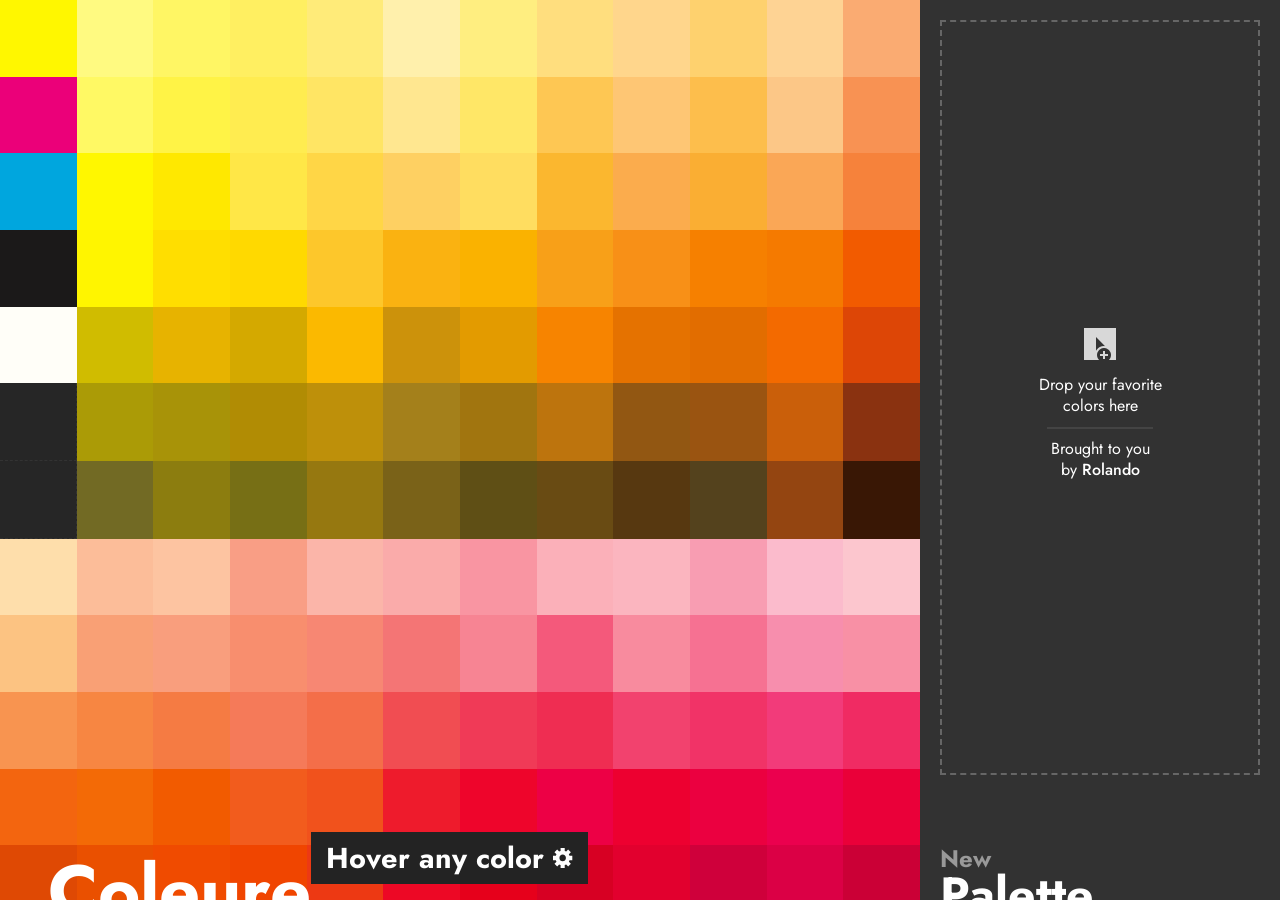
==== index.html @ f9d74042 "Icon tweaks" ====
<!DOCTYPE html>
<html lang="en">
<head>
  <title>Coleure</title>
  <meta charset="utf-8" />
  <link rel="stylesheet" href="./application.css" />
  <link id="dynamic-favicon" rel="shortcut icon" type="image/png" href="/favicon.png" />

  <script src="./javascripts/color.min.js"></script>
  <script data-main="./javascripts/coleure" src="./javascripts/require.js"></script>
  <link rel="preconnect" href="https://fonts.googleapis.com">
  <link rel="preconnect" href="https://fonts.gstatic.com" crossorigin>
  <link href="https://fonts.googleapis.com/css2?family=Jost:ital,wght@0,100..900;1,100..900&display=swap" rel="stylesheet">
  <script defer src="https://cloud.umami.is/script.js" data-website-id="ab3538cf-f239-4469-be00-ea84c332bb5d"></script>
</head>
<body id="app">
  <h1 id="logo">
    <div class="text">Coleure</div>
    <div class="color-code">
      <a id="format_status"><span id="current_color_code">Hover any color</span>
        <svg width="20px" height="20px" viewBox="0 0 20 20" version="1.1" xmlns="http://www.w3.org/2000/svg">
          <g stroke="none" stroke-width="1" fill="none" fill-rule="evenodd">
          <path d="M19.3103448,12.1428571 L19.3103448,7.85714286 L16.4737931,7.85714286 C16.3227586,7.14285714 16.1117241,6.84142857 15.8475862,6.35142857 L17.8593103,4.29857143 L15.1289655,1.48714286 L13.1793103,3.57928571 C12.7055172,3.30357143 12.4137931,3.09571429 11.7241379,2.93857143 L11.7241379,0 L7.5862069,0 L7.5862069,2.93857143 C6.89655172,3.09571429 6.61931034,3.31285714 6.14482759,3.58785714 L4.16758621,1.50285714 L1.45586207,4.33071429 L3.47793103,6.35142857 C3.2137931,6.84142857 3.01310345,7.14285714 2.86206897,7.85714286 L0,7.85714286 L0,12.1428571 L2.86206897,12.1428571 C3.01310345,12.8571429 3.22275862,13.1464286 3.48827586,13.6385714 L1.47517241,15.6842857 L4.20551724,18.4928571 L6.14482759,16.3985714 C6.61931034,16.6728571 6.89655172,16.88 7.5862069,17.0371429 L7.5862069,20 L11.7241379,20 L11.7241379,17.0371429 C12.4137931,16.8807143 12.7034483,16.6628571 13.1793103,16.3885714 L15.1606897,18.4735714 L17.8751724,15.6457143 L15.8558621,13.6385714 C16.12,13.1464286 16.3227586,12.8571429 16.4737931,12.1428571 L19.3103448,12.1428571 L19.3103448,12.1428571 Z M9.66758621,13.37 C7.86413793,13.37 6.40275862,11.8557143 6.40275862,9.98785714 C6.40275862,8.12 7.86413793,6.60571429 9.66758621,6.60571429 C11.4703448,6.60571429 12.9317241,8.12 12.9317241,9.98785714 C12.9317241,11.8557143 11.4703448,13.37 9.66758621,13.37 L9.66758621,13.37 Z" id="settingsIcon" fill="#fff"></path>
          </g>
        </svg></a>
        <div id="formatSettings" class="format-settings">
          <p><input id="clipboard_handler" readonly></input></p>
          <p>
          <button id="hex" class="set-format option join">HEX</button><button id="rgb" class="set-format option join">RGB</button><button id="hsl" class="set-format option join">HSL</button>
          </p>
          <p>
          Copy colors with <kbd>⌘ + C</kbd> or <kbd>Ctrl. + C</kbd>
          </p>
        </div>
    </div>
  </h1>
  <div id="compareModeDialog" class="mode-dialog">Select the color you want to compare with <button id="exitCompareModeButton" class="secondary">Done</button></div>
  <div id="mixModeDialog" class="mode-dialog">Select the color you want to mix with <button id="exitMixModeButton" class="secondary">Done</button></div>
  <main>
    <div id="colors"></div>
    <aside id="panels">
      <section id="inspector">
        <div id="preview">
          <div id="mixPanel">
            <button id="mixButton">Mix</button>
            <div id="mixControls">
              <input id="mixBalance" type="range" min="0.01" max="0.99" step="0.01" value="0.5">
            </div>
            <div id="mixResult">
              <span id="mixWeightA">50%</span>
              <span id="mixWeightB">50%</span>
              <button id="cancelMix" class="join">Cancel</button><button id="selectMix" class="color">Select</button>
            </div>
          </div>
          <div id="subjects" class="clear"></div>
        </div>
        <div id="tests" class="clear"></div>
      </section>
      <section id="color-tools">
        <a id="compareModeButton" class="block-button"><i class="compare-icon"></i><br>Compare</a>
        <a id="mixModeButton" class="block-button"><i class="mix-icon"></i><br>Mix</a>
        <a id="editPanelButton" class="block-button"><i class="edit-icon"></i><br>Edit</a>
        <a id="addToPaletteButton" class="block-button"><i class="add-to-palette-icon" style="transform: translateX(10%)"></i><br>Add</a>
        <a id="removeButton" class="block-button"><i class="remove-icon"></i><br>Remove</a>
      </section>
      <section id="palettes">
      </section>
      <aside id="editPanel" class="color-editor">
        <section class="top">
          <header><label for="#">Code*</label></header>
          <div><input type="text" id="colorCode"></div>
        </section>
        <section>
          <header><label for="colorHueValue">H</label><input type="number" min="1" max="360" id="colorHueValue"></header>
          <div><input id="colorHueRange" type="range" min="1" max="360" step="1"></div>
        </section>
        <section>
          <header><label for="colorSaturationValue">S</label><input type="number" min="1" max="100" id="colorSaturationValue"></header>
          <div><input id="colorSaturationRange" type="range" min="0" max="100" step="1"></div>
        </section>
        <section>
          <header><label for="colorLightValue">L</label><input type="number" min="1" max="100" id="colorLightValue"></header>
          <div><input id="colorLightRange" type="range" min="0" max="100" step="1"></div>
        </section>
        <section>
          <header><label for="#">Name</label></header>
          <div><input type="text" id="colorName"></div>
        </section>
        <section class="push-header">
          <button id="exitEditPanelButton" class="secondary">Done</button>
        </section>
      </aside>
    </aside>
    <section id="palette">
      <div id="drop-message" class="dropzone">
        <div class="content">
          <p><i class="drop"></i><br>Drop your favorite<br>colors here</p>
          <hr>
          <p>Brought to you<br>by <a target="_blank" href="https://rolando.is" id="learnMoreLink">Rolando</a></p>
        </div>
      </div>
      <div id="palette_colors" class="clear"></div>
      <header class="select">
        <h1 class="subtitle">
          <span id="activePalette" class="active-palette">New</span>
        </h1>
        <h2>Palette</h2>
      </header>
    </section>
  </main>
</body>
</html>
---- application.css ----
* {
  margin:0;
  padding:0;
  border:0;
  vertical-align:baseline;
  list-style: none;
  cursor: default;
  box-sizing: border-box;
}

body, html {
  height: 100%;
  width: 100%;
}

body {
  font: 400 1rem/1.5 Jost, Futura, sans-serif;
  color: #fffef8;
  background: #262626;
  display: flex;
  flex-direction: column;
}

main {
  flex: 1;
  overflow: hidden;
  display: flex;
}

a {
  color: #0083b1;
  cursor: pointer;
  text-decoration: none;
}

aside, footer, header, section {
  display: block;
}

button.join, button.secondary,
a.button.secondary {
  background: #111;
  color: #999;
}
button.secondary {
  color: #fff;
}
button, button.active, button[data-state=active],
a.button {
  display: inline-block;
  padding: 5px 10px;
  font-family: inherit;
  font-weight: bold;
  font-size: 16px;
  text-transform: uppercase;
  color: #232323;
  background: #fff;
  cursor: pointer;
}
button.back, a.button.back {
  position: relative;
  height: 30px;
  line-height: 30px;
  padding: 0 10px;
  margin-left: 15px;
}
button.back::before, a.button.back::before {
  content: '';
  position: absolute;
  right: 100%;
  width: 0;
  height: 0;
  border: 15px solid transparent;
  border-right-color: #fff;
  border-left: none;
}
kbd {
  padding: 2px 5px;
  word-spacing: -0.3em;
  font-family: monaco, monospace;
  color: #fff;
  background: #000;
}

.right {
  float: right;
}
.clear:before,
.clear:after {
  content: "\0020";
  display: block;
  height: 0;
  visibility: hidden;
}
.clear:after {
  clear: both;
}

/* Logo */
#logo {
  bottom: -.62em;
  left: 48px;
  z-index: 3;
  font-size: 72px;
  color: #fff;
}
#logo .text {
  pointer-events: none;
}

.palette-page #logo {
  left: 20px;
}

#clipboard_handler {
  padding: 5px;
}
.color-code {
  position: absolute;
  bottom: 100%;
  left: 100%;
  white-space: nowrap;
  font-size: .4em;
  margin-bottom: -1.5em;
}
#format_status {
  padding: 5px 15px;
  line-height: 1;
  background: #232323;
  color: #fff;
  cursor: pointer;

}
#format_status:hover, #format_status.active {
  background: #fff !important;
  color: #232323 !important;
}
#format_status:hover #settingsIcon, #format_status.active #settingsIcon {
  fill: #232323;
}
#current_color_code,
svg {
  pointer-events: none;
}
.format-settings {
  position: absolute;
  opacity: 0;
  bottom: 0;
  pointer-events: none;
  left: 0;
  margin-bottom: 5px;
  padding: 10px;
  background: #232323;
  color: #fff;
  font-size: 14px;
  font-weight: lighter;
  -webkit-transition: all 0.3s ease;
  -o-transition: all 0.3s ease;
  transition: all 0.3s ease;
}
.format-settings.active {
  bottom: 100%;
  opacity: 1;
  pointer-events: auto;
}
.format-settings::after {
  content: '';
  position: absolute;
  top: 100%;
  border: 10px solid transparent;
  border-top-color: #232323;
  border-bottom: none;
}
.format-settings p + p {
  margin-top: 10px;
}

/* Layout */
#panels, #palette, #user_menu {
  transition: all .3s ease;
}
#user_menu {
  width: 110px;
  position: fixed;
  top: 0;
  left: 0;
  bottom: 0;
  z-index: 2;
  background: #232323;
}
#user_menu .block-button {
  margin-bottom: 0;
  border: 0;
  font-size: 12px;
  padding-right: 0;
  padding-left: 0;
  padding-top: 13px;
}
.block-button.disabled {
  color: #999;
  cursor: default;
}
.block-button.disabled.active {
  color: #fff;
  cursor: pointer;
}
.block-button .price {
  display: inline-block;
  padding: 2px 5px;
  color: #fff;
  background: #eb0079;
}
#colors {
  flex: 1;
  overflow-x: hidden;
  overflow-y: auto;
  display: flex;
  flex-wrap: wrap;
  padding-bottom: 8.333333%;
}
#colors .item {
  width: 8.333333%;
  padding-bottom: 8.333333%;
}

/* — Conditions */
.active-panels #panels {
  width: 420px;
  opacity: 1;
  transform: scale(1);
}

/* Colors */
.item {
  float: left;
}
.color {
  cursor: pointer;

  /* Makes color preview show up while dragging. */
  position: relative;
  z-index: 1;
}
.color .name {
  display: none;
}
.empty-color {
  border: dashed #333;
  border-width: 0 1px 1px 0;
}

#inspector .color:not(button) {
  cursor: default;
}

#logo {
  position: fixed;
}

#panels {
  width: 0;
  z-index: 2;
  opacity: 0;
  color: #fff;
  transform: scale(1.4);
  display: flex;
  flex-direction: column;
  height: 100%;
}
#palettes {
  border-top: 2px solid #444;
  padding-top: 20px;
  padding-left: 20px;
  flex: 1;
  overflow: auto;
}

#color-tools {
  display: flex;
  padding: 0.5rem 0 0.5rem 20px;
}

.block-button {
  display: block;
  text-align: center;
  font-size: 14px;
  font-weight: bold;
  color: #fff;
  flex: 1;
  padding: 0.5rem 0;
}

.block-button.active {
  background: #444;
}

button#save-palette {
  display: block;
  width: 100%;
  padding: 10px 0;
  margin-bottom: 15px;
  font-size: 14px;
  background: #232323;
  color: #fff;
}


#palette {
  padding: 20px;
}
#palette, #palette .select,
#palette .select::before {
  background: #323232;
}
#palette {
  width: 360px;
  padding-right: 0;
  padding-bottom: 125px;
  right: 0;
  overflow-y: scroll;
  overflow-x: hidden;
  z-index: 3;
}
#palette .select {
  position: fixed;
  width: 360px;
  right: 0;
  bottom: 0;
  z-index: 4;
  padding: 20px;
  padding-bottom: 0;
}
#palette .select::before {
  content: '';
  position: absolute;
  bottom: 100%;
  width: 100%;
  left: 0;
  height: 5px;
  margin-bottom: -1px;
  opacity: 0.2;
}
#palette h1 {
  font-size: 24px;
  line-height: 1;
}
#palette .active-palette {
  margin-right: 5px;
}
/*#palette button {
  position: relative;
  top: -0.3em;
  padding: 3px 5px;
  font-size: 0.4166em;
}*/
  #palette h2 {
    margin-bottom: -0.39em;
    font-size: 48px;
    line-height: 1;
    color: #fff;
  }

  #palette_colors .color {
    display: block;
    float: none;
    height: 85px;
    margin-bottom: 20px;
    -webkit-animation: 0.25s scalemation;
    -moz-animation: 0.25s scalemation;
    animation: 0.25s scalemation;
    -webkit-transition: all 0.2s ease;
    -moz-transition: all 0.2s ease;
    -ms-transition: all 0.2s ease;
    -o-transition: all 0.2s ease;
    transition: all 0.2s ease;
  }
  #palette_colors .color.deleted {
    height: 0;
    opacity: 0;
    -webkit-transform: scale(0.5);
    -moz-transform: scale(0.5);
    -ms-transform: scale(0.5);
    -o-transform: scale(0.5);
    transform: scale(0.5);
  }
  #palette_colors .name {
    display: block;
    position: absolute;
    top: -20px; left: 20px;
    font-size: 24px;
    font-style: normal;
    font-weight: bold;
    color: #fff;
    pointer-events: none;
    white-space: nowrap;
  }
  .mix-mark {
    color: #ccc;
  }
  .project-info {
    border-top: 2px solid #444;
    margin-top: 20px;
    padding: 10px 20px 85px 0;
    color: #999;
  }
  .project-info p + p {
    margin-top: 0.75em;
  }
  .project-info a {
    color: #fff;
    background: #232323;
  }

*:focus {
  outline: none;
}

.color-preview {
  position: relative;
}
.color-preview .close {
  position: absolute;
  top: 0;
  right: 0;
  z-index: 99999;
}
.color-preview .color {
  width: 100%;
  padding-bottom: 50%;
}
#inspector {
  margin-top: 20px;
  margin-left: 20px;
}
#preview {
  position: relative;
}
#subjects[data-subjects="2"] .color-preview {
  width: 50%;
  float: left;
}
#subjects[data-subjects="2"] .color-preview .color {
  padding-bottom: 100%;
}
.color-name {
  position: absolute;
  z-index: 2;
  font-size: 48px;
  top: -.9em;
  left: 20px;
  color: #fff;
  white-space: nowrap;
}
#subjects[data-subjects="2"] .color-name {
  font-size: 24px;
  top: -.75em;
}

#mixButton, #mixControls {
  position: absolute;
  top: 50%;
  left: 50%;
  margin-top: -15px;
}
#mixButton, #mixBalance {
  z-index: 4;
}
#mixButton {
  padding-left: 0;
  padding-right: 0;
  text-align: center;
  width: 50px;
  height: 30px;
  margin-left: -25px;
  transition: all 0.2s;
  animation: opacity .2s;
}
#mixButton.active {
  outline: 0;
  width: 30px;
  margin-left: -15px;
  color: #fff;
  pointer-events: none;
  transform: rotate(45deg);
}

#activePalette input {
  appearance: none;
  font: inherit;
  color: inherit;
  background: transparent;
}

#mixControls {
  margin-left: -65px;
  background-color: #232323;
}
input[type=range] {
  -webkit-appearance: none;
  background: no-repeat transparent center;
}
input[type=range]::-webkit-slider-thumb {
  -webkit-appearance: none;
  background-color: #fff;
  width: 30px;
  height: 30px;
  -webkit-transform: rotate(45deg);
  transform: rotate(45deg);
}
#mixBalance {
  position: relative;
  width: 130px;
  height: 30px;
  background-size: 120px 100%;
}
#mixBalance::-webkit-slider-thumb {
}

#colorHueRange {
  background-image: -moz-linear-gradient(left, #ff0000 0%, #ffff00 17%, #00ff00 33%, #00ffff 50%, #0000ff 67%, #ff00ff 83%, #ff0000 100%);
  background-image: -ms-linear-gradient(left, #ff0000 0%, #ffff00 17%, #00ff00 33%, #00ffff 50%, #0000ff 67%, #ff00ff 83%, #ff0000 100%);
  background-image: -o-linear-gradient(left, #ff0000 0%, #ffff00 17%, #00ff00 33%, #00ffff 50%, #0000ff 67%, #ff00ff 83%, #ff0000 100%);
  background-image: -webkit-linear-gradient(left, #ff0000 0%, #ffff00 17%, #00ff00 33%, #00ffff 50%, #0000ff 67%, #ff00ff 83%, #ff0000 100%);
  background-image: linear-gradient(left, #ff0000 0%, #ffff00 17%, #00ff00 33%, #00ffff 50%, #0000ff 67%, #ff00ff 83%, #ff0000 100%);
}

#mixResult {
  position: absolute;
  width: 100%;
  top: 50%;
  bottom: 0;
  z-index: 3;
  margin-top: 15px;
  padding: 20px;
  text-align: right;
  -webkit-animation: opacity .2s;
  -o-animation: opacity .2s;
  animation: opacity .2s;
}
#mixResult > button {
  margin-top: 10px;
}

#mixWeightA, #mixWeightB {
  position: absolute;
  bottom: 100%;
  font-weight: bold;
  color: #232323;
  font-size: 21px;
}

#mixWeightA {
  right: 50%;
  margin-right: 75px;
}
#mixWeightB {
  left: 50%;
  margin-left: 75px;
}


.color-preview .color .mix-mark {
  display: none;
}

#subjects[data-subjects="2"] .color-preview:last-child .color-name {
  left: 20px;
}
.log {
  position: relative;
  padding: 5px 20px;
  font-size: 18px;
}
.subtitle {
  color: #999;
}
.dropzone {
  position: relative;
  height: 100%;
  text-align: center;
  margin-right: 20px;
  border: 2px dashed #666;
  -webkit-animation: opacity 0.2s ease-in-out;
  -o-animation: opacity 0.2s ease-in-out;
  animation: opacity 0.2s ease-in-out;
}
.dropzone p {
  color: #fff;
  line-height: 1.3;
}
.dropzone hr {
  margin: 10px auto;
  border-bottom: 2px solid #444;
  width: 33.333%;
}
.dropzone i.drop {
  margin-bottom: 10px;
  display: inline-block;
}
.dropzone a {
  font-weight: 500;
  color: #fff;
  text-decoration: none;
}
.dropzone .content {
  position: absolute;
  width: 100%;
  top: 50%;
  margin-top: -70px;
}

.mode-dialog {
  height: 0;
  padding: 0;
  line-height: 30px;
  font-size: 18px;
  font-weight: 500;
  background: #fff;
  transition: padding 0.3s ease, height 0.3s ease;
  overflow: hidden;
}
.active-compare-mode #compareModeDialog,
.active-mix-mode #mixModeDialog {
  height: 45px;
  padding: 8px 20px;
}
.mode-dialog button {
  float: right;
}

.color-editor {
  width: 320px;
  position: absolute;
  right: 100%;
  top: 20px;
  margin-right: -100px;
  background: #fff;
  color: #999;
  z-index: 999;
  opacity: 0;
  -webkit-transition: all 0.3s ease;
  -o-transition: all 0.3s ease;
  transition: all 0.3s ease;
}
.color-editor.active {
  opacity: 1;
  margin-right: 25px;
}
.color-editor::after {
  position: absolute;
  content: '';
  top: 10px;
  left: 100%;
  border: 13px solid transparent;
  border-left-color: #eee;
  border-right: none;
}
.color-editor section,
.color-editor footer {
  overflow: hidden;
  margin: 0;
  padding: 5px 20px;
}
.color-editor section {
  border-bottom: 1px solid #ddd;
}
.color-editor section:last-of-type {
  padding-bottom: 20px;
}
.color-editor footer {
  padding-bottom: 10px;
}
.color-editor .top {
  background: #eee linear-gradient(to bottom, #eee 0%, #eee 80%, #e9e9e9 100%);
}
.color-editor header {
  width: 100px;
  float: left;
}
.color-editor section.push-header {
  padding-left: 120px;
}
.color-editor div {
  overflow: hidden;
}
.color-editor div input[type=text] {
  margin-top: 3px;
}

.color-editor label,
.color-editor input[type=text],
.color-editor input[type=number] {
  font-weight: bold;
  font-size: 24px;
}
.color-editor label {
  text-transform: uppercase;
}
.color-editor input[type=text],
.color-editor input[type=number] {
  font-family: inherit;
  background: transparent;
}
.color-editor header input {
  width: 70px;
}
.color-editor input[type=range] {
  width: 200px;
  height: 25px;
  margin: 5px -10px 0;
  background-size: 180px 100%;
}
.color-editor input[type=range]::-webkit-slider-thumb {
  width: 25px;
  height: 25px;
}

/* Animations */
@-webkit-keyframes scalemation {
  0%   { height: 0px; }
  50%  { height: 100px; }
  100% { height: 85px; }
}
@-moz-keyframes scalemation {
  0%   { height: 0px; }
  50%  { height: 100px; }
  100% { height: 85px; }
}
@keyframes scalemation {
  0%   { height: 0px; }
  50%  { height: 100px; }
  100% { height: 85px; }
}

@-webkit-keyframes opacity {
  0%   { opacity: 0; }
  100% { opacity: 1; }
}
@-moz-keyframes opacity {
  0%   { opacity: 0; }
  100% { opacity: 1; }
}
@keyframes opacity {
  0%   { opacity: 0; }
  100% { opacity: 1; }
}

/* Icons */
.close {
  /* Use with '&times;' */
  width: 30px;
  height: 30px;
  font-size: 28px;
  line-height: 1rem;
  color: #fff;
  background: #232323;
  background: rgba(0,0,0,.3);
  display: flex;
  align-items: center;
  justify-content: center;
}
.close span {
  transform: translateY(-10%);
  pointer-events: none;
}
.close:hover {
  background: #111;
  background: rgba(0,0,0,.5);
}

i.compare-icon,
i.mix-icon,
i.edit-icon,
i.add-to-palette-icon,
i.remove-icon {
  cursor: pointer;
  display: inline-block;
  width: 76px;
  height: 38px;
  background: center no-repeat;
  background-size: auto 38px;
}
i.compare-icon {
  background-image: url('./images/icons/compare.png');
}
i.mix-icon {
  background-image: url('./images/icons/mix.png');
}
i.edit-icon {
  background-image: url('./images/icons/edit.png');
}
i.add-to-palette-icon {
  background-image: url('./images/icons/add-to-palette.png');
}
i.remove-icon {
  background-image: url('./images/icons/remove.png');
}

.contrast {
  position: absolute;
  right: 20px;
  width: 20px;
  height: 20px;
  top: 50%;
  margin-top: -10px;
  text-indent: -999em;
  cursor: help;
  background: no-repeat;
  background-size: cover;
}
i.drop {
  display: inline-block;
  width: 32px;
  height: 32px;
  background-image: url('./images/icons/drop.png');
  background-size: cover;
}
.good.contrast {
  background-image: url('./images/icons/check.png');
}
.bad.contrast {
  background-image: url('./images/icons/warning.png');
}

i.menu-exit,
i.menu-lock,
i.menu-palettes,
i.menu-panel,
i.menu-plus,
i.menu-settings,
i.menu-user,
i.menu-schemer {
  display: inline-block;
  cursor: pointer;
  background: no-repeat center;
  background-size: cover;
}
i.menu-exit {
  width: 28px;
  height: 28px;
  background-image: url('./images/icons/menu-exit.png');
}
i.menu-lock {
  width: 22px;
  height: 26px;
  background-image: url('./images/icons/menu-lock.png');
}
i.menu-palettes {
  width: 31px;
  height: 23px;
  background-image: url('./images/icons/menu-palettes.png');
}
i.menu-panel {
  width: 31px;
  height: 23px;
  background-image: url('./images/icons/menu-panel.png');
}
i.menu-plus {
  width: 24px;
  height: 24px;
  background-image: url('./images/icons/menu-plus.png');
}
i.menu-settings {
  width: 28px;
  height: 28px;
  background-image: url('./images/icons/menu-settings.png');
}
i.menu-user {
  width: 26px;
  height: 26px;
  background-image: url('./images/icons/menu-user.png');
}
i.menu-schemer {
  width: 31px;
  height: 23px;
  background-image: url('./images/icons/menu-schemer.png');
}

@media (-webkit-min-device-pixel-ratio: 2), (min-resolution: 192dpi) {
  i.drop {
    background-image: url('./images/icons/drop@2x.png');
  }
  .good.contrast {
    background-image: url('./images/icons/check@2x.png');
  }
  .bad.contrast {
    background-image: url('./images/icons/warning@2x.png');
  }

  i.compare-icon {
    background-image: url('./images/icons/compare@2x.png');
  }
  i.mix-icon {
    background-image: url('./images/icons/mix@2x.png');
  }
  i.edit-icon {
    background-image: url('./images/icons/edit@2x.png');
  }
  i.add-to-palette-icon {
    background-image: url('./images/icons/add-to-palette@2x.png');
  }
  i.remove-icon {
    background-image: url('./images/icons/remove@2x.png');
  }
  i.menu-exit {
    background-image: url('./images/icons/menu-exit@2x.png');
  }
  i.menu-lock {
    background-image: url('./images/icons/menu-lock@2x.png');
  }
  i.menu-palettes {
    background-image: url('./images/icons/menu-palettes@2x.png');
  }
  i.menu-panel {
    background-image: url('./images/icons/menu-panel@2x.png');
  }
  i.menu-plus {
    background-image: url('./images/icons/menu-plus@2x.png');
  }
  i.menu-settings {
    background-image: url('./images/icons/menu-settings@2x.png');
  }
  i.menu-user {
    background-image: url('./images/icons/menu-user@2x.png');
  }
  i.menu-schemer {
    background-image: url('./images/icons/menu-schemer@2x.png');
  }
}

/* Share functionality */
.palette-buttons {
  overflow: hidden;
}
.palette-buttons .button {
  display: inline-block;
  margin-bottom: 20px;
  font-size: 14px;
  text-align: center;
}

/* Share view */
.palette-page {
  height: 100%;
  margin-left: -110px;
  overflow: scroll;
}
.active-palette {
  width: 75%;
  margin: 50px auto 100px;
}
.active-palette .color {
  width: 100%;
  height: 200px;
  margin-bottom: 50px;
  float: none;
  cursor: default;
}
.active-palette .color-info {
  width: 25%;
  height: 200px;
  padding: 20px 30px;
  float: right;
  background: #333;
}
.active-palette h1 {
  margin-top: -60px;
  font-size: 48px;
  color: #fff;
}
.active-palette h1 {
  position: absolute;
  margin-top: -40px;
  margin-left: 20px;
}
.active-palette p {
  margin-bottom: 20px;
  font-size: 16px;
  line-height: 1.5;
  color: #ccc;
}
.palette-options {
  position: fixed;
  bottom: 0;
  right: 0;
  z-index: 9;
}
#fullscreen {
  width: 100%;
}
#fullscreen:target {
  position: fixed;
  top: 0;
  bottom: 0;
  left: 0;
  height: 100%;
  margin-left: 0;
}
#fullscreen:target .color.item {
  height: 100%;
  margin: 0;
}
#fullscreen:target h1 {
  display: none;
}
a.activate-fullscreen {
  display: block;
  margin: 50px auto;
  width: 20%;
  border: 2px solid #333;
  border-radius: 50em;
  text-align: center;
  color: #666;
  background-color: transparent;
}
a.activate-fullscreen:hover {
  background: #fff;
}

/* User page */
.columns {
  margin-bottom: 2em;
  -webkit-columns: 4;
  -moz-columns: 4;
  -o-columns: 4;
  columns: 4;
}

.user_page {
  min-height: 100%;
  overflow: scroll;
  padding: 30px 40px;
}
.user_page h1 {
  font-size: 36px;
  margin-bottom: 10px;
}
.user_page .palette {
  display: block;
  overflow: hidden;
  padding: 15px 0;
  border-top: 2px solid #444;
}
.user_page .palette h2 {
  font-size: 24px;
  line-height: 1;
  color: #fff;
}
.user_page .palette_options {
  float: left;
  width: 17.5%;
}
.user_page .palette_options a {
  font-size: 16px;
  font-weight: bold;
  color: #999;
  border-bottom: 1px solid #666;
}
.user_page .palette_options a:hover {
  color: #fffef8;
}
.user_page .palette .color {
  cursor: default;
  width: 10%;
  padding-bottom: 10%;
  float: left;
}
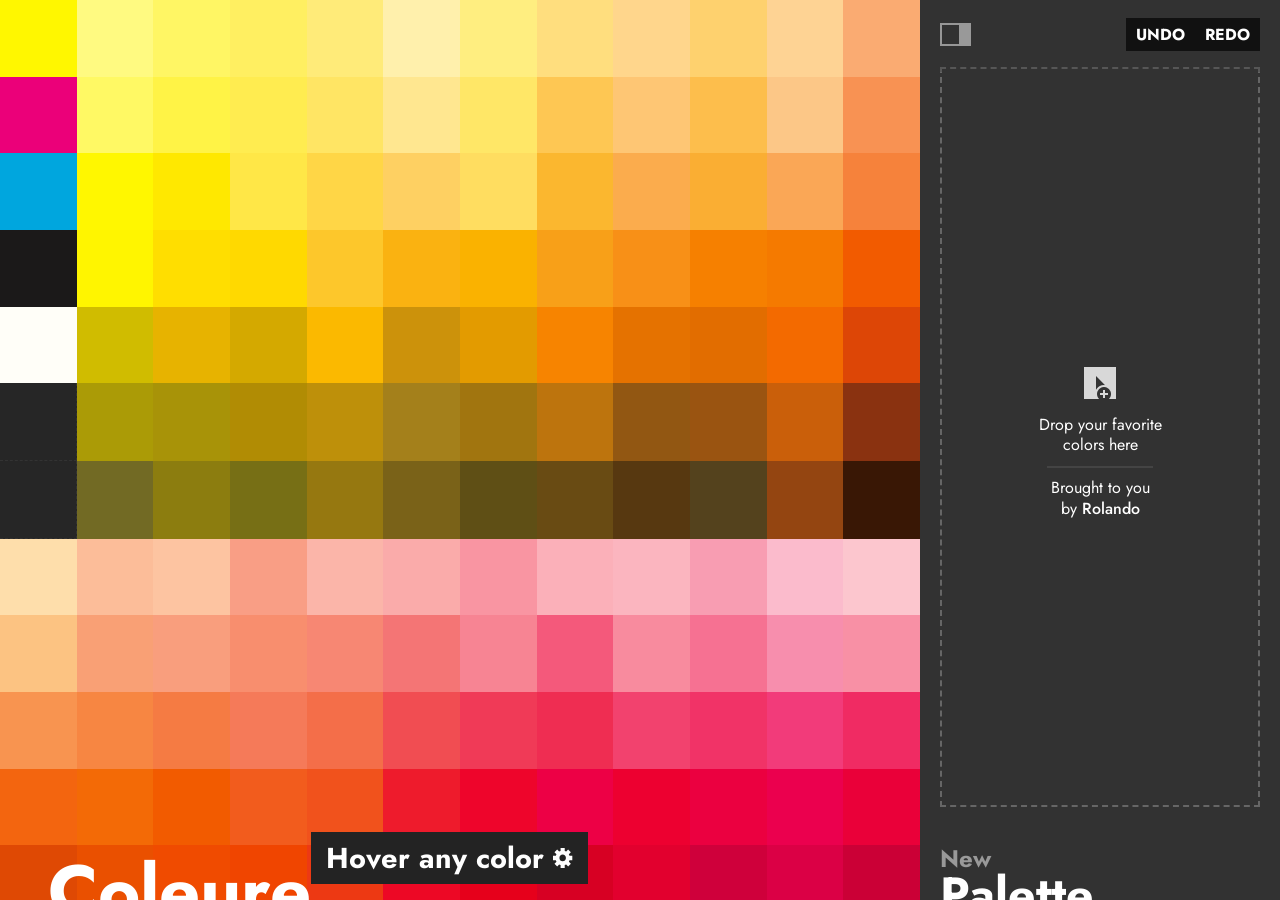
==== commit bbea3a0e: "Add basic app controls" ====
--- a/index.html
+++ b/index.html
@@ -92,6 +92,12 @@
       </aside>
     </aside>
     <section id="palette">
+      <div id="app_controls">
+        <button id="panel_toggle" class="secondary" style="padding: 0; background: none; display: flex; align-items: center;"><i class="menu-panel"></i></button>
+        <div style="flex: 1;"></div>
+        <button id="undo" class="secondary">Undo</button>
+        <button id="redo" class="secondary">Redo</button>
+      </div>
       <div id="drop-message" class="dropzone">
         <div class="content">
           <p><i class="drop"></i><br>Drop your favorite<br>colors here</p>
--- a/application.css
+++ b/application.css
@@ -227,7 +227,6 @@
 .active-panels #panels {
   width: 420px;
   opacity: 1;
-  transform: scale(1);
 }
 
 /* Colors */
@@ -258,36 +257,37 @@
 }
 
 #panels {
+  position: relative;
   width: 0;
   z-index: 2;
   opacity: 0;
   color: #fff;
-  transform: scale(1.4);
   display: flex;
   flex-direction: column;
   height: 100%;
 }
 #palettes {
   border-top: 2px solid #444;
-  padding-top: 20px;
-  padding-left: 20px;
+  padding-top: 16px;
   flex: 1;
   overflow: auto;
+  position: relative;
 }
 
 #color-tools {
   display: flex;
-  padding: 0.5rem 0 0.5rem 20px;
+  padding: 0.5rem 0.5rem 0.5rem 20px;
 }
 
 .block-button {
   display: block;
   text-align: center;
   font-size: 14px;
-  font-weight: bold;
+  font-weight: 500;
   color: #fff;
   flex: 1;
   padding: 0.5rem 0;
+  line-height: 1.333;
 }
 
 .block-button.active {
@@ -305,27 +305,46 @@
 }
 
 
-#palette {
-  padding: 20px;
-}
-#palette, #palette .select,
-#palette .select::before {
+#palette, 
+#palette .select::before, 
+#app_controls::before {
   background: #323232;
 }
 #palette {
   width: 360px;
-  padding-right: 0;
-  padding-bottom: 125px;
+  overflow: hidden;
+  display: flex;
+  flex-direction: column;
+  position: relative;
+  z-index: 4;
+}
+#palette_colors {
+  flex: 1;
+  overflow-y: auto;
+  position: relative;
+  padding-left: 20px;
+  padding-top: 20px;
+  z-index: 1;
+}
+#app_controls {
+  position: relative;
+  z-index: 8;
+  display: flex;
+  align-items: center;
+  padding: 18px 20px 16px;
+}
+
+#app_controls::before {
+  content: '';
+  position: absolute;
+  top: 100%;
   right: 0;
-  overflow-y: scroll;
-  overflow-x: hidden;
-  z-index: 3;
+  left: 0;
+  height: 5px;
+  opacity: 0.3;
 }
 #palette .select {
-  position: fixed;
-  width: 360px;
-  right: 0;
-  bottom: 0;
+  position: relative;
   z-index: 4;
   padding: 20px;
   padding-bottom: 0;
@@ -334,11 +353,11 @@
   content: '';
   position: absolute;
   bottom: 100%;
-  width: 100%;
+  right: 0;
   left: 0;
   height: 5px;
   margin-bottom: -1px;
-  opacity: 0.2;
+  opacity: 0.3;
 }
 #palette h1 {
   font-size: 24px;
@@ -578,10 +597,8 @@
   position: relative;
   height: 100%;
   text-align: center;
-  margin-right: 20px;
+  margin: 0 20px;
   border: 2px dashed #666;
-  -webkit-animation: opacity 0.2s ease-in-out;
-  -o-animation: opacity 0.2s ease-in-out;
   animation: opacity 0.2s ease-in-out;
 }
 .dropzone p {
@@ -1016,52 +1033,3 @@
 a.activate-fullscreen:hover {
   background: #fff;
 }
-
-/* User page */
-.columns {
-  margin-bottom: 2em;
-  -webkit-columns: 4;
-  -moz-columns: 4;
-  -o-columns: 4;
-  columns: 4;
-}
-
-.user_page {
-  min-height: 100%;
-  overflow: scroll;
-  padding: 30px 40px;
-}
-.user_page h1 {
-  font-size: 36px;
-  margin-bottom: 10px;
-}
-.user_page .palette {
-  display: block;
-  overflow: hidden;
-  padding: 15px 0;
-  border-top: 2px solid #444;
-}
-.user_page .palette h2 {
-  font-size: 24px;
-  line-height: 1;
-  color: #fff;
-}
-.user_page .palette_options {
-  float: left;
-  width: 17.5%;
-}
-.user_page .palette_options a {
-  font-size: 16px;
-  font-weight: bold;
-  color: #999;
-  border-bottom: 1px solid #666;
-}
-.user_page .palette_options a:hover {
-  color: #fffef8;
-}
-.user_page .palette .color {
-  cursor: default;
-  width: 10%;
-  padding-bottom: 10%;
-  float: left;
-}
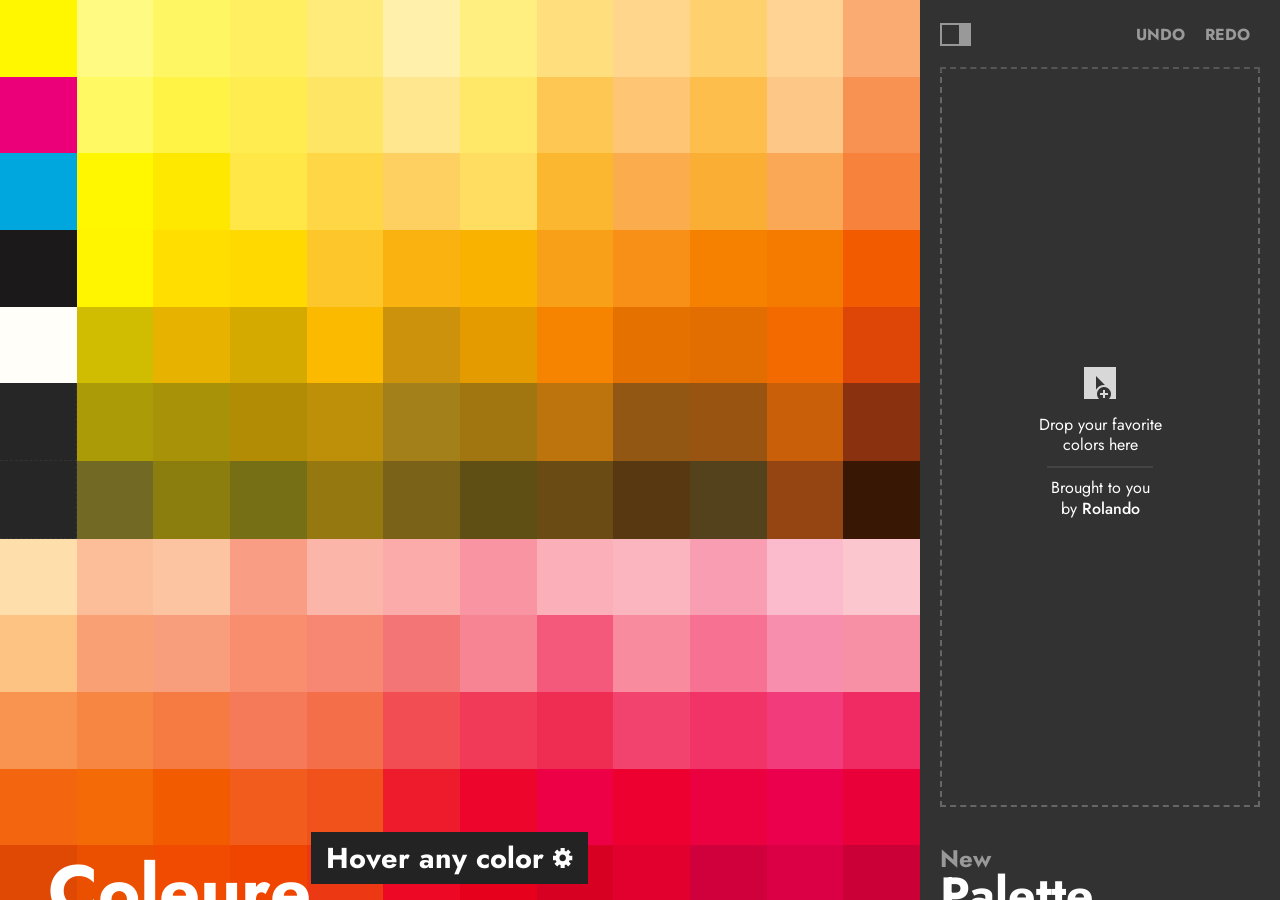
==== commit 4a3afb5c: "Mo tweaks" ====
--- a/index.html
+++ b/index.html
@@ -63,6 +63,7 @@
         <a id="addToPaletteButton" class="block-button"><i class="add-to-palette-icon" style="transform: translateX(10%)"></i><br>Add</a>
         <a id="removeButton" class="block-button"><i class="remove-icon"></i><br>Remove</a>
       </section>
+      <div style="flex: 1;"></div>
       <section id="palettes">
       </section>
       <aside id="editPanel" class="color-editor">
@@ -95,8 +96,8 @@
       <div id="app_controls">
         <button id="panel_toggle" class="secondary" style="padding: 0; background: none; display: flex; align-items: center;"><i class="menu-panel"></i></button>
         <div style="flex: 1;"></div>
-        <button id="undo" class="secondary">Undo</button>
-        <button id="redo" class="secondary">Redo</button>
+        <button id="undo" class="tertiary">Undo</button>
+        <button id="redo" class="tertiary">Redo</button>
       </div>
       <div id="drop-message" class="dropzone">
         <div class="content">
--- a/application.css
+++ b/application.css
@@ -44,6 +44,10 @@
 }
 button.secondary {
   color: #fff;
+}
+button.tertiary {
+  color: #999;
+  background: transparent;
 }
 button, button.active, button[data-state=active],
 a.button {
@@ -268,8 +272,7 @@
 }
 #palettes {
   border-top: 2px solid #444;
-  padding-top: 16px;
-  flex: 1;
+  padding-top: 12px;
   overflow: auto;
   position: relative;
 }
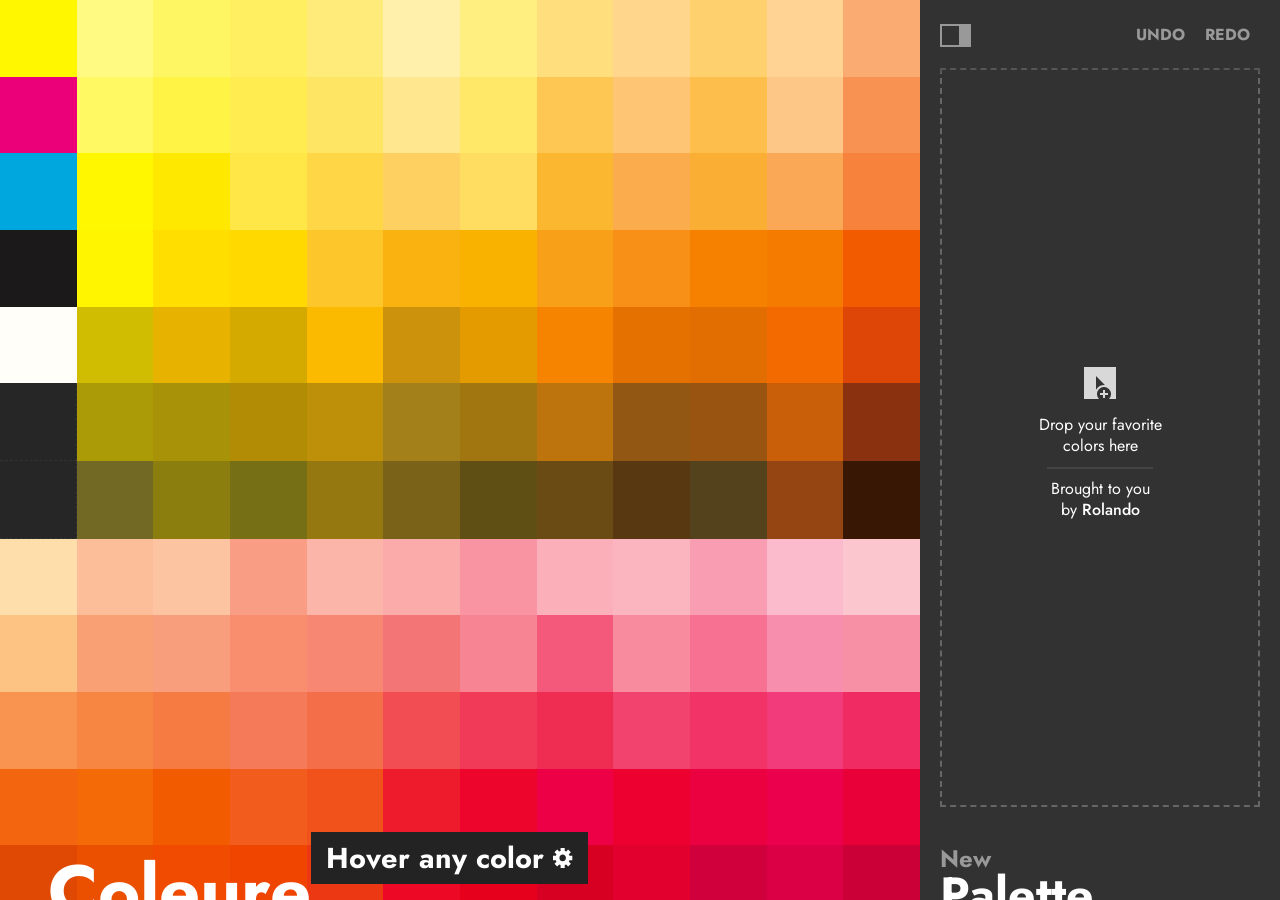
==== commit bb78cc8b: "Add placeholder to inspector" ====
--- a/index.html
+++ b/index.html
@@ -26,7 +26,7 @@
         <div id="formatSettings" class="format-settings">
           <p><input id="clipboard_handler" readonly></input></p>
           <p>
-          <button id="hex" class="set-format option join">HEX</button><button id="rgb" class="set-format option join">RGB</button><button id="hsl" class="set-format option join">HSL</button>
+          <button id="hex" class="button set-format option join">HEX</button><button id="rgb" class="button set-format option join">RGB</button><button id="hsl" class="button set-format option join">HSL</button>
           </p>
           <p>
           Copy colors with <kbd>⌘ + C</kbd> or <kbd>Ctrl. + C</kbd>
@@ -34,34 +34,38 @@
         </div>
     </div>
   </h1>
-  <div id="compareModeDialog" class="mode-dialog">Select the color you want to compare with <button id="exitCompareModeButton" class="secondary">Done</button></div>
-  <div id="mixModeDialog" class="mode-dialog">Select the color you want to mix with <button id="exitMixModeButton" class="secondary">Done</button></div>
+  <div id="compareModeDialog" class="mode-dialog">Select the color you want to compare with <button id="exitCompareModeButton" class="button secondary">Done</button></div>
+  <div id="mixModeDialog" class="mode-dialog">Select the color you want to mix with <button id="exitMixModeButton" class="button secondary">Done</button></div>
   <main>
     <div id="colors"></div>
     <aside id="panels">
       <section id="inspector">
+        <div id="placeholder">
+          <i class="menu-schemer"></i>
+          Select a color to inspect
+        </div>
         <div id="preview">
           <div id="mixPanel">
-            <button id="mixButton">Mix</button>
+            <button id="mixButton" class="button">Mix</button>
             <div id="mixControls">
               <input id="mixBalance" type="range" min="0.01" max="0.99" step="0.01" value="0.5">
             </div>
             <div id="mixResult">
               <span id="mixWeightA">50%</span>
               <span id="mixWeightB">50%</span>
-              <button id="cancelMix" class="join">Cancel</button><button id="selectMix" class="color">Select</button>
+              <button id="cancelMix" class="button join">Cancel</button><button id="selectMix" class="color">Select</button>
             </div>
           </div>
-          <div id="subjects" class="clear"></div>
+          <div id="subjects"></div>
         </div>
-        <div id="tests" class="clear"></div>
+        <div id="tests"></div>
       </section>
       <section id="color-tools">
-        <a id="compareModeButton" class="block-button"><i class="compare-icon"></i><br>Compare</a>
-        <a id="mixModeButton" class="block-button"><i class="mix-icon"></i><br>Mix</a>
-        <a id="editPanelButton" class="block-button"><i class="edit-icon"></i><br>Edit</a>
-        <a id="addToPaletteButton" class="block-button"><i class="add-to-palette-icon" style="transform: translateX(10%)"></i><br>Add</a>
-        <a id="removeButton" class="block-button"><i class="remove-icon"></i><br>Remove</a>
+        <button id="compare_color" class="color-tool"><i class="compare-icon"></i><br>Compare</button>
+        <button id="mix_color" class="color-tool"><i class="mix-icon"></i><br>Mix</button>
+        <button id="edit_color" class="color-tool"><i class="edit-icon"></i><br>Edit</button>
+        <button id="add_color" class="color-tool"><i class="add-to-palette-icon" style="transform: translateX(10%)"></i><br>Add</button>
+        <button id="remove_color" class="color-tool"><i class="remove-icon"></i><br>Remove</button>
       </section>
       <div style="flex: 1;"></div>
       <section id="palettes">
@@ -88,7 +92,7 @@
           <div><input type="text" id="colorName"></div>
         </section>
         <section class="push-header">
-          <button id="exitEditPanelButton" class="secondary">Done</button>
+          <button id="exitEditPanelButton" class="button secondary">Done</button>
         </section>
       </aside>
     </aside>
@@ -96,8 +100,8 @@
       <div id="app_controls">
         <button id="panel_toggle" class="secondary" style="padding: 0; background: none; display: flex; align-items: center;"><i class="menu-panel"></i></button>
         <div style="flex: 1;"></div>
-        <button id="undo" class="tertiary">Undo</button>
-        <button id="redo" class="tertiary">Redo</button>
+        <button id="undo" class="button tertiary">Undo</button>
+        <button id="redo" class="button tertiary">Redo</button>
       </div>
       <div id="drop-message" class="dropzone">
         <div class="content">
--- a/application.css
+++ b/application.css
@@ -37,19 +37,26 @@
   display: block;
 }
 
-button.join, button.secondary,
+button {
+  appearance: none;
+  background: unset;
+  font: inherit;
+}
+
+.button.join,
+.button.secondary,
 a.button.secondary {
   background: #111;
   color: #999;
 }
-button.secondary {
-  color: #fff;
-}
-button.tertiary {
+.button.secondary {
+  color: #fff;
+}
+.button.tertiary {
   color: #999;
   background: transparent;
 }
-button, button.active, button[data-state=active],
+.button, .button.active, button[data-state=active],
 a.button {
   display: inline-block;
   padding: 5px 10px;
@@ -61,43 +68,13 @@
   background: #fff;
   cursor: pointer;
 }
-button.back, a.button.back {
-  position: relative;
-  height: 30px;
-  line-height: 30px;
-  padding: 0 10px;
-  margin-left: 15px;
-}
-button.back::before, a.button.back::before {
-  content: '';
-  position: absolute;
-  right: 100%;
-  width: 0;
-  height: 0;
-  border: 15px solid transparent;
-  border-right-color: #fff;
-  border-left: none;
-}
+
 kbd {
   padding: 2px 5px;
   word-spacing: -0.3em;
   font-family: monaco, monospace;
   color: #fff;
   background: #000;
-}
-
-.right {
-  float: right;
-}
-.clear:before,
-.clear:after {
-  content: "\0020";
-  display: block;
-  height: 0;
-  visibility: hidden;
-}
-.clear:after {
-  clear: both;
 }
 
 /* Logo */
@@ -192,28 +169,6 @@
   z-index: 2;
   background: #232323;
 }
-#user_menu .block-button {
-  margin-bottom: 0;
-  border: 0;
-  font-size: 12px;
-  padding-right: 0;
-  padding-left: 0;
-  padding-top: 13px;
-}
-.block-button.disabled {
-  color: #999;
-  cursor: default;
-}
-.block-button.disabled.active {
-  color: #fff;
-  cursor: pointer;
-}
-.block-button .price {
-  display: inline-block;
-  padding: 2px 5px;
-  color: #fff;
-  background: #eb0079;
-}
 #colors {
   flex: 1;
   overflow-x: hidden;
@@ -282,7 +237,7 @@
   padding: 0.5rem 0.5rem 0.5rem 20px;
 }
 
-.block-button {
+.color-tool {
   display: block;
   text-align: center;
   font-size: 14px;
@@ -293,18 +248,12 @@
   line-height: 1.333;
 }
 
-.block-button.active {
+.color-tool[disabled] {
+  opacity: 0.5;
+}
+
+.color-tool.active {
   background: #444;
-}
-
-button#save-palette {
-  display: block;
-  width: 100%;
-  padding: 10px 0;
-  margin-bottom: 15px;
-  font-size: 14px;
-  background: #232323;
-  color: #fff;
 }
 
 
@@ -369,69 +318,57 @@
 #palette .active-palette {
   margin-right: 5px;
 }
-/*#palette button {
-  position: relative;
-  top: -0.3em;
-  padding: 3px 5px;
-  font-size: 0.4166em;
-}*/
-  #palette h2 {
-    margin-bottom: -0.39em;
-    font-size: 48px;
-    line-height: 1;
-    color: #fff;
-  }
-
-  #palette_colors .color {
-    display: block;
-    float: none;
-    height: 85px;
-    margin-bottom: 20px;
-    -webkit-animation: 0.25s scalemation;
-    -moz-animation: 0.25s scalemation;
-    animation: 0.25s scalemation;
-    -webkit-transition: all 0.2s ease;
-    -moz-transition: all 0.2s ease;
-    -ms-transition: all 0.2s ease;
-    -o-transition: all 0.2s ease;
-    transition: all 0.2s ease;
-  }
-  #palette_colors .color.deleted {
-    height: 0;
-    opacity: 0;
-    -webkit-transform: scale(0.5);
-    -moz-transform: scale(0.5);
-    -ms-transform: scale(0.5);
-    -o-transform: scale(0.5);
-    transform: scale(0.5);
-  }
-  #palette_colors .name {
-    display: block;
-    position: absolute;
-    top: -20px; left: 20px;
-    font-size: 24px;
-    font-style: normal;
-    font-weight: bold;
-    color: #fff;
-    pointer-events: none;
-    white-space: nowrap;
-  }
-  .mix-mark {
-    color: #ccc;
-  }
-  .project-info {
-    border-top: 2px solid #444;
-    margin-top: 20px;
-    padding: 10px 20px 85px 0;
-    color: #999;
-  }
-  .project-info p + p {
-    margin-top: 0.75em;
-  }
-  .project-info a {
-    color: #fff;
-    background: #232323;
-  }
+#palette h2 {
+  margin-bottom: -0.39em;
+  font-size: 48px;
+  line-height: 1;
+  color: #fff;
+}
+
+#palette_colors .color {
+  display: block;
+  float: none;
+  height: 85px;
+  margin-bottom: 20px;
+  /* animation: 0.25s scalemation; */
+  transition: all 0.2s ease;
+}
+#palette_colors .color.deleted {
+  height: 0;
+  opacity: 0;
+  -webkit-transform: scale(0.5);
+  -moz-transform: scale(0.5);
+  -ms-transform: scale(0.5);
+  -o-transform: scale(0.5);
+  transform: scale(0.5);
+}
+#palette_colors .name {
+  display: block;
+  position: absolute;
+  top: -20px; left: 20px;
+  font-size: 24px;
+  font-style: normal;
+  font-weight: bold;
+  color: #fff;
+  pointer-events: none;
+  white-space: nowrap;
+}
+.mix-mark {
+  color: #ccc;
+}
+.project-info {
+  border-top: 2px solid #444;
+  margin-top: 20px;
+  padding: 10px 20px 85px 0;
+  color: #999;
+}
+.project-info p + p {
+  margin-top: 0.75em;
+}
+.project-info a {
+  color: #fff;
+  background: #232323;
+}
 
 *:focus {
   outline: none;
@@ -453,6 +390,17 @@
 #inspector {
   margin-top: 20px;
   margin-left: 20px;
+}
+
+#placeholder {
+  display: flex;
+  flex-direction: column;
+  background: #444;
+  height: 343px;
+  align-items: center;
+  justify-content: center;
+  gap: 0.5rem;
+  color: #999;
 }
 #preview {
   position: relative;
@@ -999,40 +947,3 @@
   line-height: 1.5;
   color: #ccc;
 }
-.palette-options {
-  position: fixed;
-  bottom: 0;
-  right: 0;
-  z-index: 9;
-}
-#fullscreen {
-  width: 100%;
-}
-#fullscreen:target {
-  position: fixed;
-  top: 0;
-  bottom: 0;
-  left: 0;
-  height: 100%;
-  margin-left: 0;
-}
-#fullscreen:target .color.item {
-  height: 100%;
-  margin: 0;
-}
-#fullscreen:target h1 {
-  display: none;
-}
-a.activate-fullscreen {
-  display: block;
-  margin: 50px auto;
-  width: 20%;
-  border: 2px solid #333;
-  border-radius: 50em;
-  text-align: center;
-  color: #666;
-  background-color: transparent;
-}
-a.activate-fullscreen:hover {
-  background: #fff;
-}
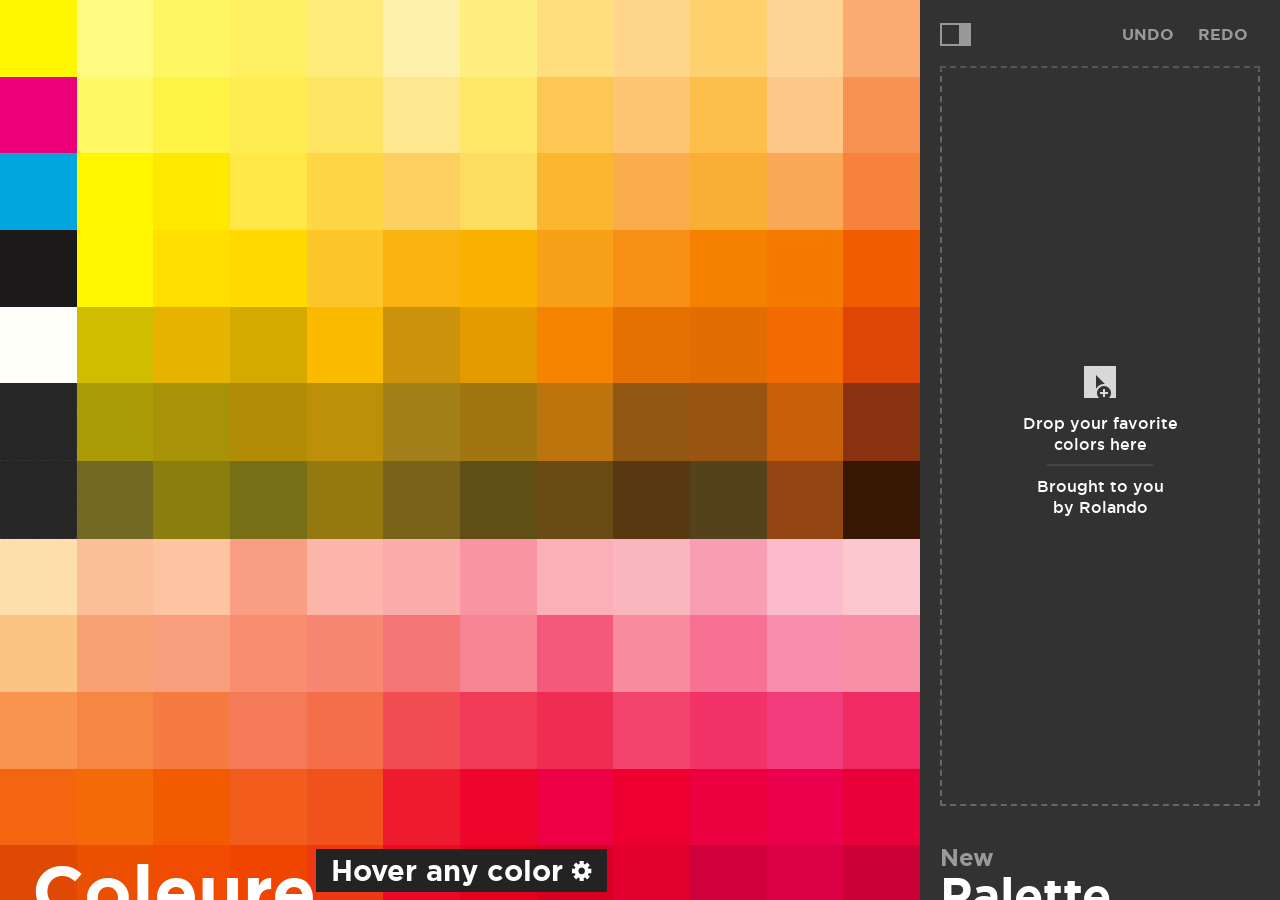
==== commit b78a8ea6: "Update styles" ====
--- a/index.html
+++ b/index.html
@@ -8,32 +8,9 @@
 
   <script src="./javascripts/color.min.js"></script>
   <script data-main="./javascripts/coleure" src="./javascripts/require.js"></script>
-  <link rel="preconnect" href="https://fonts.googleapis.com">
-  <link rel="preconnect" href="https://fonts.gstatic.com" crossorigin>
-  <link href="https://fonts.googleapis.com/css2?family=Jost:ital,wght@0,100..900;1,100..900&display=swap" rel="stylesheet">
   <script defer src="https://cloud.umami.is/script.js" data-website-id="ab3538cf-f239-4469-be00-ea84c332bb5d"></script>
 </head>
 <body id="app">
-  <h1 id="logo">
-    <div class="text">Coleure</div>
-    <div class="color-code">
-      <a id="format_status"><span id="current_color_code">Hover any color</span>
-        <svg width="20px" height="20px" viewBox="0 0 20 20" version="1.1" xmlns="http://www.w3.org/2000/svg">
-          <g stroke="none" stroke-width="1" fill="none" fill-rule="evenodd">
-          <path d="M19.3103448,12.1428571 L19.3103448,7.85714286 L16.4737931,7.85714286 C16.3227586,7.14285714 16.1117241,6.84142857 15.8475862,6.35142857 L17.8593103,4.29857143 L15.1289655,1.48714286 L13.1793103,3.57928571 C12.7055172,3.30357143 12.4137931,3.09571429 11.7241379,2.93857143 L11.7241379,0 L7.5862069,0 L7.5862069,2.93857143 C6.89655172,3.09571429 6.61931034,3.31285714 6.14482759,3.58785714 L4.16758621,1.50285714 L1.45586207,4.33071429 L3.47793103,6.35142857 C3.2137931,6.84142857 3.01310345,7.14285714 2.86206897,7.85714286 L0,7.85714286 L0,12.1428571 L2.86206897,12.1428571 C3.01310345,12.8571429 3.22275862,13.1464286 3.48827586,13.6385714 L1.47517241,15.6842857 L4.20551724,18.4928571 L6.14482759,16.3985714 C6.61931034,16.6728571 6.89655172,16.88 7.5862069,17.0371429 L7.5862069,20 L11.7241379,20 L11.7241379,17.0371429 C12.4137931,16.8807143 12.7034483,16.6628571 13.1793103,16.3885714 L15.1606897,18.4735714 L17.8751724,15.6457143 L15.8558621,13.6385714 C16.12,13.1464286 16.3227586,12.8571429 16.4737931,12.1428571 L19.3103448,12.1428571 L19.3103448,12.1428571 Z M9.66758621,13.37 C7.86413793,13.37 6.40275862,11.8557143 6.40275862,9.98785714 C6.40275862,8.12 7.86413793,6.60571429 9.66758621,6.60571429 C11.4703448,6.60571429 12.9317241,8.12 12.9317241,9.98785714 C12.9317241,11.8557143 11.4703448,13.37 9.66758621,13.37 L9.66758621,13.37 Z" id="settingsIcon" fill="#fff"></path>
-          </g>
-        </svg></a>
-        <div id="formatSettings" class="format-settings">
-          <p><input id="clipboard_handler" readonly></input></p>
-          <p>
-          <button id="hex" class="button set-format option join">HEX</button><button id="rgb" class="button set-format option join">RGB</button><button id="hsl" class="button set-format option join">HSL</button>
-          </p>
-          <p>
-          Copy colors with <kbd>⌘ + C</kbd> or <kbd>Ctrl. + C</kbd>
-          </p>
-        </div>
-    </div>
-  </h1>
   <div id="compareModeDialog" class="mode-dialog">Select the color you want to compare with <button id="exitCompareModeButton" class="button secondary">Done</button></div>
   <div id="mixModeDialog" class="mode-dialog">Select the color you want to mix with <button id="exitMixModeButton" class="button secondary">Done</button></div>
   <main>
@@ -53,7 +30,7 @@
             <div id="mixResult">
               <span id="mixWeightA">50%</span>
               <span id="mixWeightB">50%</span>
-              <button id="cancelMix" class="button join">Cancel</button><button id="selectMix" class="color">Select</button>
+              <button id="cancelMix" class="button join">Cancel</button><button id="selectMix" class="button color">Select</button>
             </div>
           </div>
           <div id="subjects"></div>
@@ -72,27 +49,24 @@
       </section>
       <aside id="editPanel" class="color-editor">
         <section class="top">
-          <header><label for="#">Code*</label></header>
+          <header><label for="#">Hex</label></header>
           <div><input type="text" id="colorCode"></div>
-        </section>
-        <section>
-          <header><label for="colorHueValue">H</label><input type="number" min="1" max="360" id="colorHueValue"></header>
-          <div><input id="colorHueRange" type="range" min="1" max="360" step="1"></div>
-        </section>
-        <section>
-          <header><label for="colorSaturationValue">S</label><input type="number" min="1" max="100" id="colorSaturationValue"></header>
-          <div><input id="colorSaturationRange" type="range" min="0" max="100" step="1"></div>
-        </section>
-        <section>
-          <header><label for="colorLightValue">L</label><input type="number" min="1" max="100" id="colorLightValue"></header>
-          <div><input id="colorLightRange" type="range" min="0" max="100" step="1"></div>
         </section>
         <section>
           <header><label for="#">Name</label></header>
           <div><input type="text" id="colorName"></div>
         </section>
-        <section class="push-header">
-          <button id="exitEditPanelButton" class="button secondary">Done</button>
+        <section>
+          <header><label for="colorHueValue">H</label><input type="text" id="colorHueValue"></header>
+          <div><input id="colorHueRange" type="range" min="1" max="360" step="1"></div>
+        </section>
+        <section>
+          <header><label for="colorSaturationValue">S</label><input type="text" id="colorSaturationValue"></header>
+          <div><input id="colorSaturationRange" type="range" min="0" max="100" step="1"></div>
+        </section>
+        <section>
+          <header><label for="colorLightValue">L</label><input type="text" id="colorLightValue"></header>
+          <div><input id="colorLightRange" type="range" min="0" max="100" step="1"></div>
         </section>
       </aside>
     </aside>
@@ -119,5 +93,25 @@
       </header>
     </section>
   </main>
+  <h1 id="logo">
+    <div class="text">Coleure</div>
+    <div class="color-code">
+      <a id="format_status"><span id="current_color_code">Hover any color</span>
+        <svg width="20px" height="20px" viewBox="0 0 20 20" version="1.1" xmlns="http://www.w3.org/2000/svg">
+          <g stroke="none" stroke-width="1" fill="none" fill-rule="evenodd">
+          <path d="M19.3103448,12.1428571 L19.3103448,7.85714286 L16.4737931,7.85714286 C16.3227586,7.14285714 16.1117241,6.84142857 15.8475862,6.35142857 L17.8593103,4.29857143 L15.1289655,1.48714286 L13.1793103,3.57928571 C12.7055172,3.30357143 12.4137931,3.09571429 11.7241379,2.93857143 L11.7241379,0 L7.5862069,0 L7.5862069,2.93857143 C6.89655172,3.09571429 6.61931034,3.31285714 6.14482759,3.58785714 L4.16758621,1.50285714 L1.45586207,4.33071429 L3.47793103,6.35142857 C3.2137931,6.84142857 3.01310345,7.14285714 2.86206897,7.85714286 L0,7.85714286 L0,12.1428571 L2.86206897,12.1428571 C3.01310345,12.8571429 3.22275862,13.1464286 3.48827586,13.6385714 L1.47517241,15.6842857 L4.20551724,18.4928571 L6.14482759,16.3985714 C6.61931034,16.6728571 6.89655172,16.88 7.5862069,17.0371429 L7.5862069,20 L11.7241379,20 L11.7241379,17.0371429 C12.4137931,16.8807143 12.7034483,16.6628571 13.1793103,16.3885714 L15.1606897,18.4735714 L17.8751724,15.6457143 L15.8558621,13.6385714 C16.12,13.1464286 16.3227586,12.8571429 16.4737931,12.1428571 L19.3103448,12.1428571 L19.3103448,12.1428571 Z M9.66758621,13.37 C7.86413793,13.37 6.40275862,11.8557143 6.40275862,9.98785714 C6.40275862,8.12 7.86413793,6.60571429 9.66758621,6.60571429 C11.4703448,6.60571429 12.9317241,8.12 12.9317241,9.98785714 C12.9317241,11.8557143 11.4703448,13.37 9.66758621,13.37 L9.66758621,13.37 Z" id="settingsIcon" fill="#fff"></path>
+          </g>
+        </svg></a>
+        <div id="formatSettings" class="format-settings">
+          <p><input id="clipboard_handler" readonly></input></p>
+          <p>
+          <button id="hex" class="button set-format option join">HEX</button><button id="rgb" class="button set-format option join">RGB</button><button id="hsl" class="button set-format option join">HSL</button>
+          </p>
+          <p>
+          Copy colors with <kbd>⌘ + C</kbd> or <kbd>Ctrl. + C</kbd>
+          </p>
+        </div>
+    </div>
+  </h1>
 </body>
 </html>
--- a/application.css
+++ b/application.css
@@ -1,8 +1,28 @@
+@font-face {
+  font-family: 'Gotham Pro'; 
+  src: url('fonts/GothamProRegular.woff2') format('woff2');   
+  font-weight: 400; 
+  font-style: normal; 
+}
+
+@font-face {
+  font-family: 'Gotham Pro'; 
+  src: url('fonts/GothamProMedium.woff2') format('woff2');   
+  font-weight: 500; 
+  font-style: normal; 
+}
+
+@font-face {
+  font-family: 'Gotham Pro'; 
+  src: url('fonts/GothamProBold.woff2') format('woff2');   
+  font-weight: 600; 
+  font-style: normal; 
+}
+
 * {
   margin:0;
   padding:0;
   border:0;
-  vertical-align:baseline;
   list-style: none;
   cursor: default;
   box-sizing: border-box;
@@ -14,7 +34,7 @@
 }
 
 body {
-  font: 400 1rem/1.5 Jost, Futura, sans-serif;
+  font: 500 1rem/1.25 Gotham Pro, Futura, sans-serif;
   color: #fffef8;
   background: #262626;
   display: flex;
@@ -33,8 +53,8 @@
   text-decoration: none;
 }
 
-aside, footer, header, section {
-  display: block;
+h1, h2, h3 {
+  font-weight: 600;
 }
 
 button {
@@ -56,13 +76,12 @@
   color: #999;
   background: transparent;
 }
-.button, .button.active, button[data-state=active],
+.button, .button.active, .button[data-state=active],
 a.button {
   display: inline-block;
-  padding: 5px 10px;
+  padding: 0.375rem 0.75rem;
   font-family: inherit;
   font-weight: bold;
-  font-size: 16px;
   text-transform: uppercase;
   color: #232323;
   background: #fff;
@@ -79,18 +98,16 @@
 
 /* Logo */
 #logo {
-  bottom: -.62em;
-  left: 48px;
-  z-index: 3;
-  font-size: 72px;
+  position: fixed;
+  bottom: -0.5em;
+  left: 2rem;
+  font-size: 4.5rem;
   color: #fff;
 }
 #logo .text {
   pointer-events: none;
-}
-
-.palette-page #logo {
-  left: 20px;
+  -webkit-user-select: none;
+  user-select: none;
 }
 
 #clipboard_handler {
@@ -189,15 +206,9 @@
 }
 
 /* Colors */
-.item {
-  float: left;
-}
 .color {
   cursor: pointer;
-
-  /* Makes color preview show up while dragging. */
-  position: relative;
-  z-index: 1;
+  position: relative;
 }
 .color .name {
   display: none;
@@ -211,10 +222,6 @@
   cursor: default;
 }
 
-#logo {
-  position: fixed;
-}
-
 #panels {
   position: relative;
   width: 0;
@@ -228,6 +235,7 @@
 #palettes {
   border-top: 2px solid #444;
   padding-top: 12px;
+  padding-bottom: 1.5rem;
   overflow: auto;
   position: relative;
 }
@@ -241,7 +249,6 @@
   display: block;
   text-align: center;
   font-size: 14px;
-  font-weight: 500;
   color: #fff;
   flex: 1;
   padding: 0.5rem 0;
@@ -276,7 +283,6 @@
   position: relative;
   padding-left: 20px;
   padding-top: 20px;
-  z-index: 1;
 }
 #app_controls {
   position: relative;
@@ -319,9 +325,9 @@
   margin-right: 5px;
 }
 #palette h2 {
-  margin-bottom: -0.39em;
-  font-size: 48px;
+  margin-bottom: -0.375em;
   line-height: 1;
+  font-size: 3rem;
   color: #fff;
 }
 
@@ -376,6 +382,8 @@
 
 .color-preview {
   position: relative;
+  display: flex;
+  flex: 1;
 }
 .color-preview .close {
   position: absolute;
@@ -388,8 +396,8 @@
   padding-bottom: 50%;
 }
 #inspector {
-  margin-top: 20px;
-  margin-left: 20px;
+  margin-top: 1.25rem;
+  margin-left: 1.25rem;
 }
 
 #placeholder {
@@ -404,22 +412,22 @@
 }
 #preview {
   position: relative;
-}
-#subjects[data-subjects="2"] .color-preview {
-  width: 50%;
-  float: left;
-}
-#subjects[data-subjects="2"] .color-preview .color {
-  padding-bottom: 100%;
+  height: 200px;
+  display: flex;
+}
+#subjects {
+  display: flex;
+  flex: 1;
 }
 .color-name {
   position: absolute;
-  z-index: 2;
-  font-size: 48px;
-  top: -.9em;
-  left: 20px;
+  font-size: 2.5rem;
+  top: -.75em;
+  left: 1rem;
   color: #fff;
   white-space: nowrap;
+  flex: 1;
+  display: flex;
 }
 #subjects[data-subjects="2"] .color-name {
   font-size: 24px;
@@ -476,6 +484,7 @@
   height: 30px;
   -webkit-transform: rotate(45deg);
   transform: rotate(45deg);
+  box-shadow: 0 0 10px rgba(0, 0, 0, 0.2);
 }
 #mixBalance {
   position: relative;
@@ -501,14 +510,11 @@
   bottom: 0;
   z-index: 3;
   margin-top: 15px;
-  padding: 20px;
-  text-align: right;
-  -webkit-animation: opacity .2s;
-  -o-animation: opacity .2s;
+  padding: 0.5rem;
+  display: flex;
   animation: opacity .2s;
-}
-#mixResult > button {
-  margin-top: 10px;
+  align-items: end;
+  justify-content: end;
 }
 
 #mixWeightA, #mixWeightB {
@@ -538,8 +544,8 @@
 }
 .log {
   position: relative;
-  padding: 5px 20px;
-  font-size: 18px;
+  padding: 0.5rem 1rem;
+  font-size: 0.875rem;
 }
 .subtitle {
   color: #999;
@@ -566,7 +572,6 @@
   display: inline-block;
 }
 .dropzone a {
-  font-weight: 500;
   color: #fff;
   text-decoration: none;
 }
@@ -582,7 +587,6 @@
   padding: 0;
   line-height: 30px;
   font-size: 18px;
-  font-weight: 500;
   background: #fff;
   transition: padding 0.3s ease, height 0.3s ease;
   overflow: hidden;
@@ -597,7 +601,7 @@
 }
 
 .color-editor {
-  width: 320px;
+  width: 300px;
   position: absolute;
   right: 100%;
   top: 20px;
@@ -617,23 +621,29 @@
 .color-editor::after {
   position: absolute;
   content: '';
-  top: 10px;
+  top: 0.6125rem;
   left: 100%;
-  border: 13px solid transparent;
+  border: 0.6125rem solid transparent;
   border-left-color: #eee;
   border-right: none;
 }
 .color-editor section,
 .color-editor footer {
-  overflow: hidden;
   margin: 0;
-  padding: 5px 20px;
+  padding: 0 1rem;
+  height: 2.5rem;
 }
 .color-editor section {
-  border-bottom: 1px solid #ddd;
+  display: flex;
+  border-bottom: 2px solid #eee;
+}
+.color-editor section:first-of-type {
+  border-bottom: none;
 }
 .color-editor section:last-of-type {
-  padding-bottom: 20px;
+  border-bottom: none;
+  box-sizing: content-box;
+  padding-bottom: 0.5rem;
 }
 .color-editor footer {
   padding-bottom: 10px;
@@ -642,24 +652,27 @@
   background: #eee linear-gradient(to bottom, #eee 0%, #eee 80%, #e9e9e9 100%);
 }
 .color-editor header {
-  width: 100px;
-  float: left;
-}
-.color-editor section.push-header {
-  padding-left: 120px;
-}
+  width: 5rem;
+  gap: 0.5rem;
+}
+.color-editor header,
 .color-editor div {
-  overflow: hidden;
+  display: flex;
+  align-items: center;
+  justify-content: start;
 }
 .color-editor div input[type=text] {
-  margin-top: 3px;
-}
-
-.color-editor label,
-.color-editor input[type=text],
-.color-editor input[type=number] {
+  display: block;
+  width: 160px;
+}
+
+.color-editor label {
   font-weight: bold;
-  font-size: 24px;
+  font-size: 1rem;
+}
+.color-editor input[type=text] {
+  font-weight: bold;
+  font-size: 1.25rem;
 }
 .color-editor label {
   text-transform: uppercase;
@@ -675,7 +688,7 @@
 .color-editor input[type=range] {
   width: 200px;
   height: 25px;
-  margin: 5px -10px 0;
+  margin: 0 -10px;
   background-size: 180px 100%;
 }
 .color-editor input[type=range]::-webkit-slider-thumb {
@@ -728,7 +741,6 @@
   justify-content: center;
 }
 .close span {
-  transform: translateY(-10%);
   pointer-events: none;
 }
 .close:hover {
@@ -766,7 +778,7 @@
 
 .contrast {
   position: absolute;
-  right: 20px;
+  right: 0.5rem;
   width: 20px;
   height: 20px;
   top: 50%;
@@ -943,7 +955,6 @@
 }
 .active-palette p {
   margin-bottom: 20px;
-  font-size: 16px;
   line-height: 1.5;
   color: #ccc;
 }
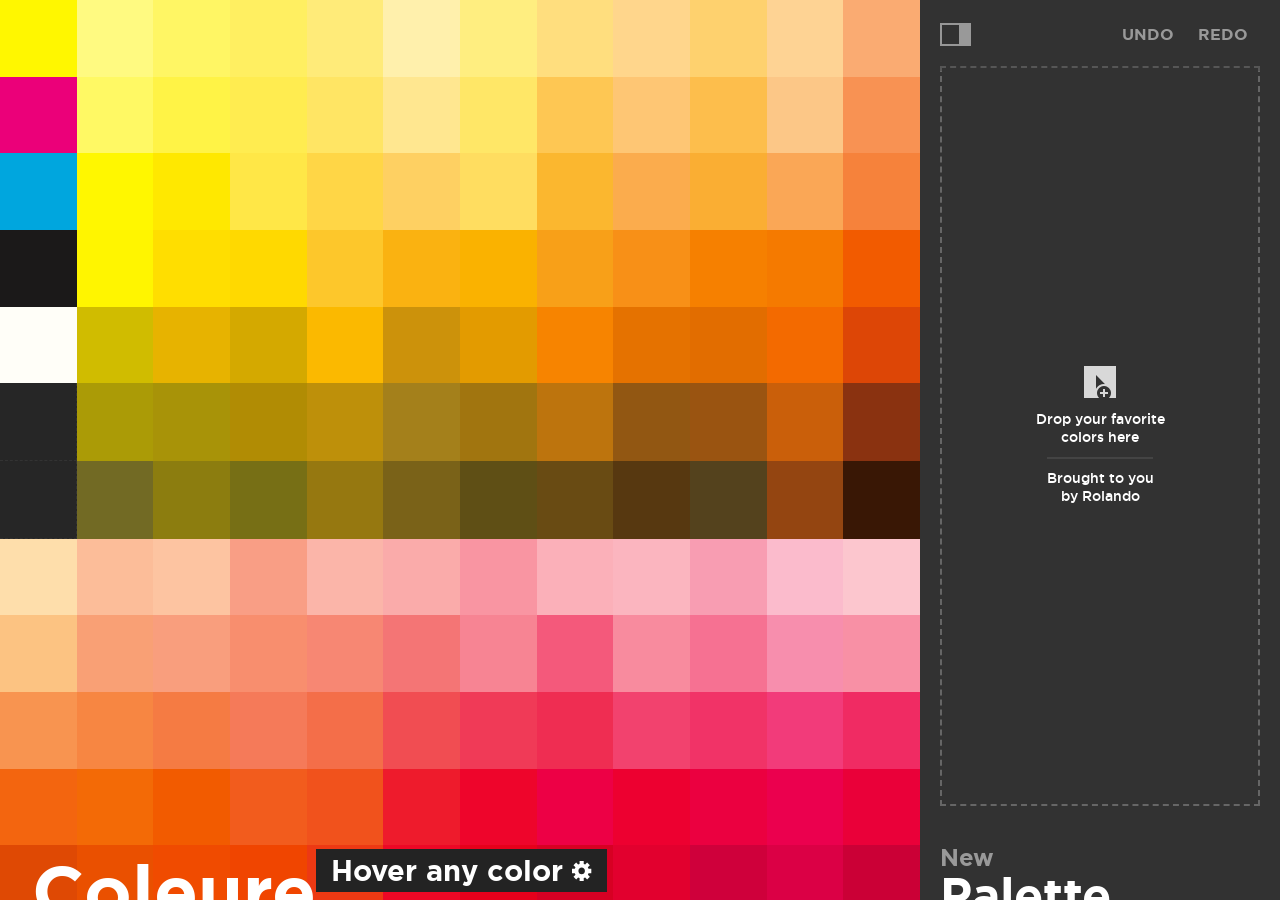
==== commit 049b5910: "Add menu" ====
--- a/index.html
+++ b/index.html
@@ -85,11 +85,18 @@
         </div>
       </div>
       <div id="palette_colors" class="clear"></div>
-      <header class="select">
+      <header id="palette_header">
         <h1 class="subtitle">
           <span id="activePalette" class="active-palette">New</span>
         </h1>
-        <h2>Palette</h2>
+        <div id="palette_controls">
+          <h2>Palette</h2>
+          <button id="palette_menu_trigger" class="button tertiary" popovertarget="palette_menu" popovertargetaction="toggle">…</button>
+          <div id="palette_menu" popover>
+            <button id="palette_delete_button" class="button tertiary">Delete</button>
+            <button id="palette_copy_svg" class="button tertiary">Copy SVG</button>
+          </div>
+        </div>
       </header>
     </section>
   </main>
--- a/application.css
+++ b/application.css
@@ -78,7 +78,9 @@
 }
 .button, .button.active, .button[data-state=active],
 a.button {
-  display: inline-block;
+  display: inline-flex;
+  align-items: center;
+  justify-content: center;
   padding: 0.375rem 0.75rem;
   font-family: inherit;
   font-weight: bold;
@@ -234,10 +236,33 @@
 }
 #palettes {
   border-top: 2px solid #444;
-  padding-top: 12px;
+  padding-top: 0.5rem;
   padding-bottom: 1.5rem;
   overflow: auto;
   position: relative;
+}
+#palettes > header {
+  display: flex;
+  align-items: center;
+  padding-bottom: 0.5rem;
+  padding-right: 0.5rem;
+  padding-left: 1.25rem;
+}
+#palettes > header h1 {
+  text-transform: uppercase;
+  color: #999;
+  font-size: 0.875rem;
+}
+#palettes > article h1 {
+  margin-top: 0.25rem
+}
+#palettes > header button {
+  padding: 0;
+  font-weight: 400;
+  line-height: 0.5;
+  width: 30px;
+  height: 30px;
+  font-size: 2rem;
 }
 
 #color-tools {
@@ -248,11 +273,10 @@
 .color-tool {
   display: block;
   text-align: center;
-  font-size: 14px;
+  font-size: 0.75rem;
   color: #fff;
   flex: 1;
   padding: 0.5rem 0;
-  line-height: 1.333;
 }
 
 .color-tool[disabled] {
@@ -265,7 +289,7 @@
 
 
 #palette, 
-#palette .select::before, 
+#palette_header::before, 
 #app_controls::before {
   background: #323232;
 }
@@ -301,13 +325,13 @@
   height: 5px;
   opacity: 0.3;
 }
-#palette .select {
+#palette_header {
   position: relative;
   z-index: 4;
   padding: 20px;
   padding-bottom: 0;
 }
-#palette .select::before {
+#palette_header::before {
   content: '';
   position: absolute;
   bottom: 100%;
@@ -324,11 +348,48 @@
 #palette .active-palette {
   margin-right: 5px;
 }
-#palette h2 {
+#palette_header h2 {
   margin-bottom: -0.375em;
   line-height: 1;
   font-size: 3rem;
   color: #fff;
+}
+#palette_controls {
+  display: flex;
+  justify-content: space-between;
+  position: relative;
+}
+#palette_menu_trigger {
+  font-size: 1.5rem;
+  padding: 0;
+  margin-top: -2em;
+  width: 30px;
+}
+#palette_menu {
+  background: #fff;
+  opacity: 0;
+  width: 180px;
+  display: flex;
+  flex-direction: column;
+  gap: 2px;
+  padding: 0.5rem 0;
+}
+#palette_menu button {
+  display: flex;
+  width: 100%;
+  justify-content: end;
+}
+#palette_delete_button {
+  color: #f14d52;
+}
+#palette_controls :popover-open {
+  position: absolute;
+  inset: unset;
+
+  right: 0;
+  bottom: 64px;
+  opacity: 1;
+  transition: all 0.3s ease;
 }
 
 #palette_colors .color {
@@ -351,7 +412,8 @@
 #palette_colors .name {
   display: block;
   position: absolute;
-  top: -20px; left: 20px;
+  top: -.75em;
+  left: 0.4em;
   font-size: 24px;
   font-style: normal;
   font-weight: bold;
@@ -404,11 +466,12 @@
   display: flex;
   flex-direction: column;
   background: #444;
-  height: 343px;
+  height: 332px;
   align-items: center;
   justify-content: center;
-  gap: 0.5rem;
-  color: #999;
+  gap: 0.75rem;
+  font-size: 0.875rem;
+  color: #fff;
 }
 #preview {
   position: relative;
@@ -423,7 +486,7 @@
   position: absolute;
   font-size: 2.5rem;
   top: -.75em;
-  left: 1rem;
+  left: 0.4em;
   color: #fff;
   white-space: nowrap;
   flex: 1;
@@ -444,8 +507,7 @@
   z-index: 4;
 }
 #mixButton {
-  padding-left: 0;
-  padding-right: 0;
+  padding: 0;
   text-align: center;
   width: 50px;
   height: 30px;
@@ -561,6 +623,7 @@
 .dropzone p {
   color: #fff;
   line-height: 1.3;
+  font-size: 0.875rem;
 }
 .dropzone hr {
   margin: 10px auto;
@@ -568,7 +631,7 @@
   width: 33.333%;
 }
 .dropzone i.drop {
-  margin-bottom: 10px;
+  margin-bottom: 0.5rem;
   display: inline-block;
 }
 .dropzone a {
@@ -585,19 +648,21 @@
 .mode-dialog {
   height: 0;
   padding: 0;
-  line-height: 30px;
-  font-size: 18px;
   background: #fff;
   transition: padding 0.3s ease, height 0.3s ease;
   overflow: hidden;
+  display: flex;
+  align-items: center;
+  justify-content: center;
+  position: relative;
 }
 .active-compare-mode #compareModeDialog,
 .active-mix-mode #mixModeDialog {
   height: 45px;
-  padding: 8px 20px;
 }
 .mode-dialog button {
-  float: right;
+  position: absolute;
+  right: 8px;
 }
 
 .color-editor {
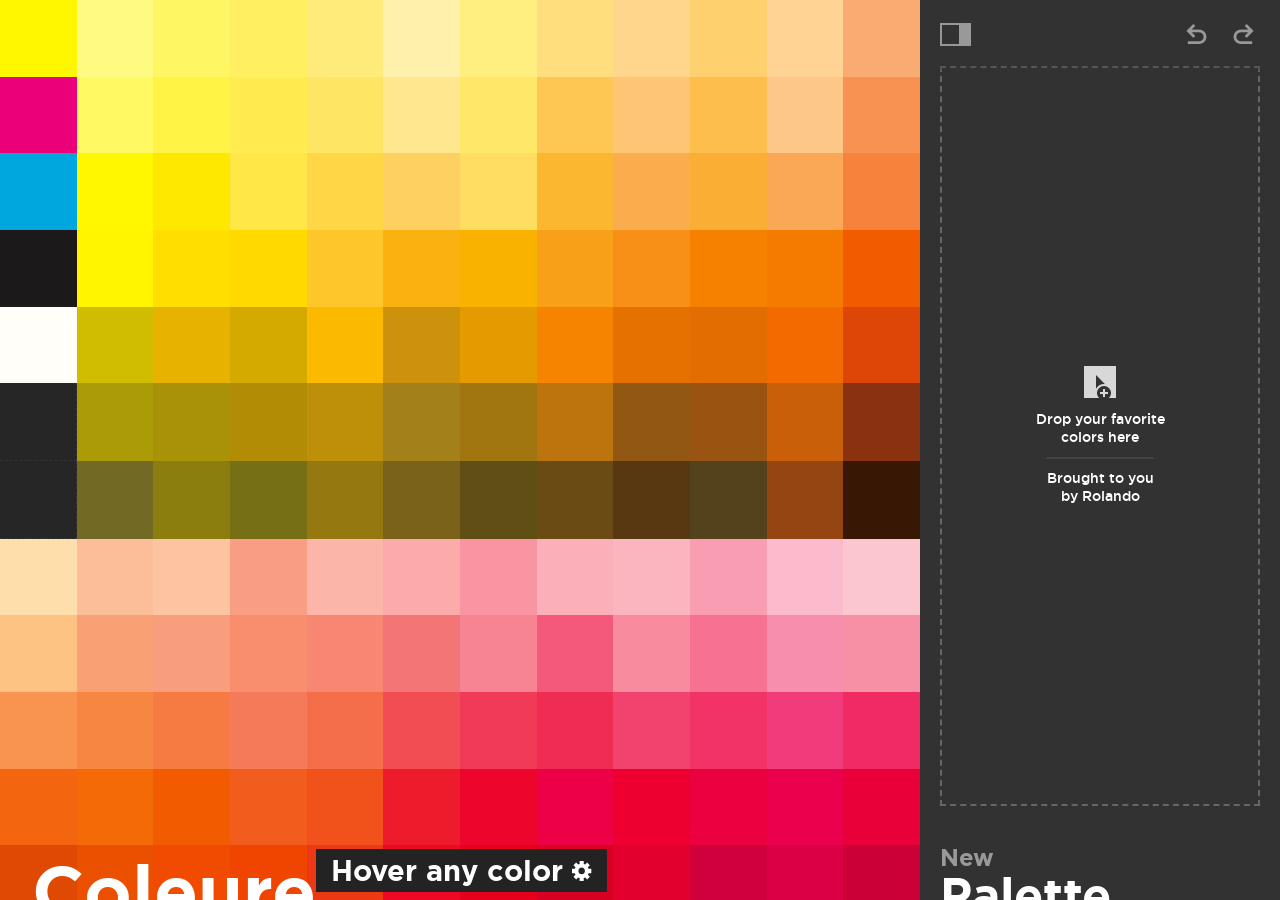
==== commit ad6d0bdd: "Use icons for undo/redo" ====
--- a/index.html
+++ b/index.html
@@ -74,8 +74,8 @@
       <div id="app_controls">
         <button id="panel_toggle" class="secondary" style="padding: 0; background: none; display: flex; align-items: center;"><i class="menu-panel"></i></button>
         <div style="flex: 1;"></div>
-        <button id="undo" class="button tertiary">Undo</button>
-        <button id="redo" class="button tertiary">Redo</button>
+        <button id="undo" class="button tertiary"><i class="undo"></i></button>
+        <button id="redo" class="button tertiary"><i class="redo"></i></button>
       </div>
       <div id="drop-message" class="dropzone">
         <div class="content">
--- a/application.css
+++ b/application.css
@@ -314,6 +314,7 @@
   display: flex;
   align-items: center;
   padding: 18px 20px 16px;
+  gap: 1rem;
 }
 
 #app_controls::before {
@@ -371,15 +372,15 @@
   width: 180px;
   display: flex;
   flex-direction: column;
-  gap: 2px;
-  padding: 0.5rem 0;
 }
 #palette_menu button {
   display: flex;
   width: 100%;
   justify-content: end;
+  height: 2.5rem;
 }
 #palette_delete_button {
+  border-bottom: 2px solid #eee;
   color: #f14d52;
 }
 #palette_controls :popover-open {
@@ -874,7 +875,9 @@
 i.menu-plus,
 i.menu-settings,
 i.menu-user,
-i.menu-schemer {
+i.menu-schemer,
+i.undo,
+i.redo {
   display: inline-block;
   cursor: pointer;
   background: no-repeat center;
@@ -919,6 +922,19 @@
   width: 31px;
   height: 23px;
   background-image: url('./images/icons/menu-schemer.png');
+}
+i.redo, i.undo {
+  width: 32px;
+  height: 32px;
+}
+i.redo {
+  background-image: url('./images/icons/redo@2x.png');
+}
+i.undo {
+  background-image: url('./images/icons/undo@2x.png');
+}
+#undo, #redo {
+  padding: 0;
 }
 
 @media (-webkit-min-device-pixel-ratio: 2), (min-resolution: 192dpi) {
